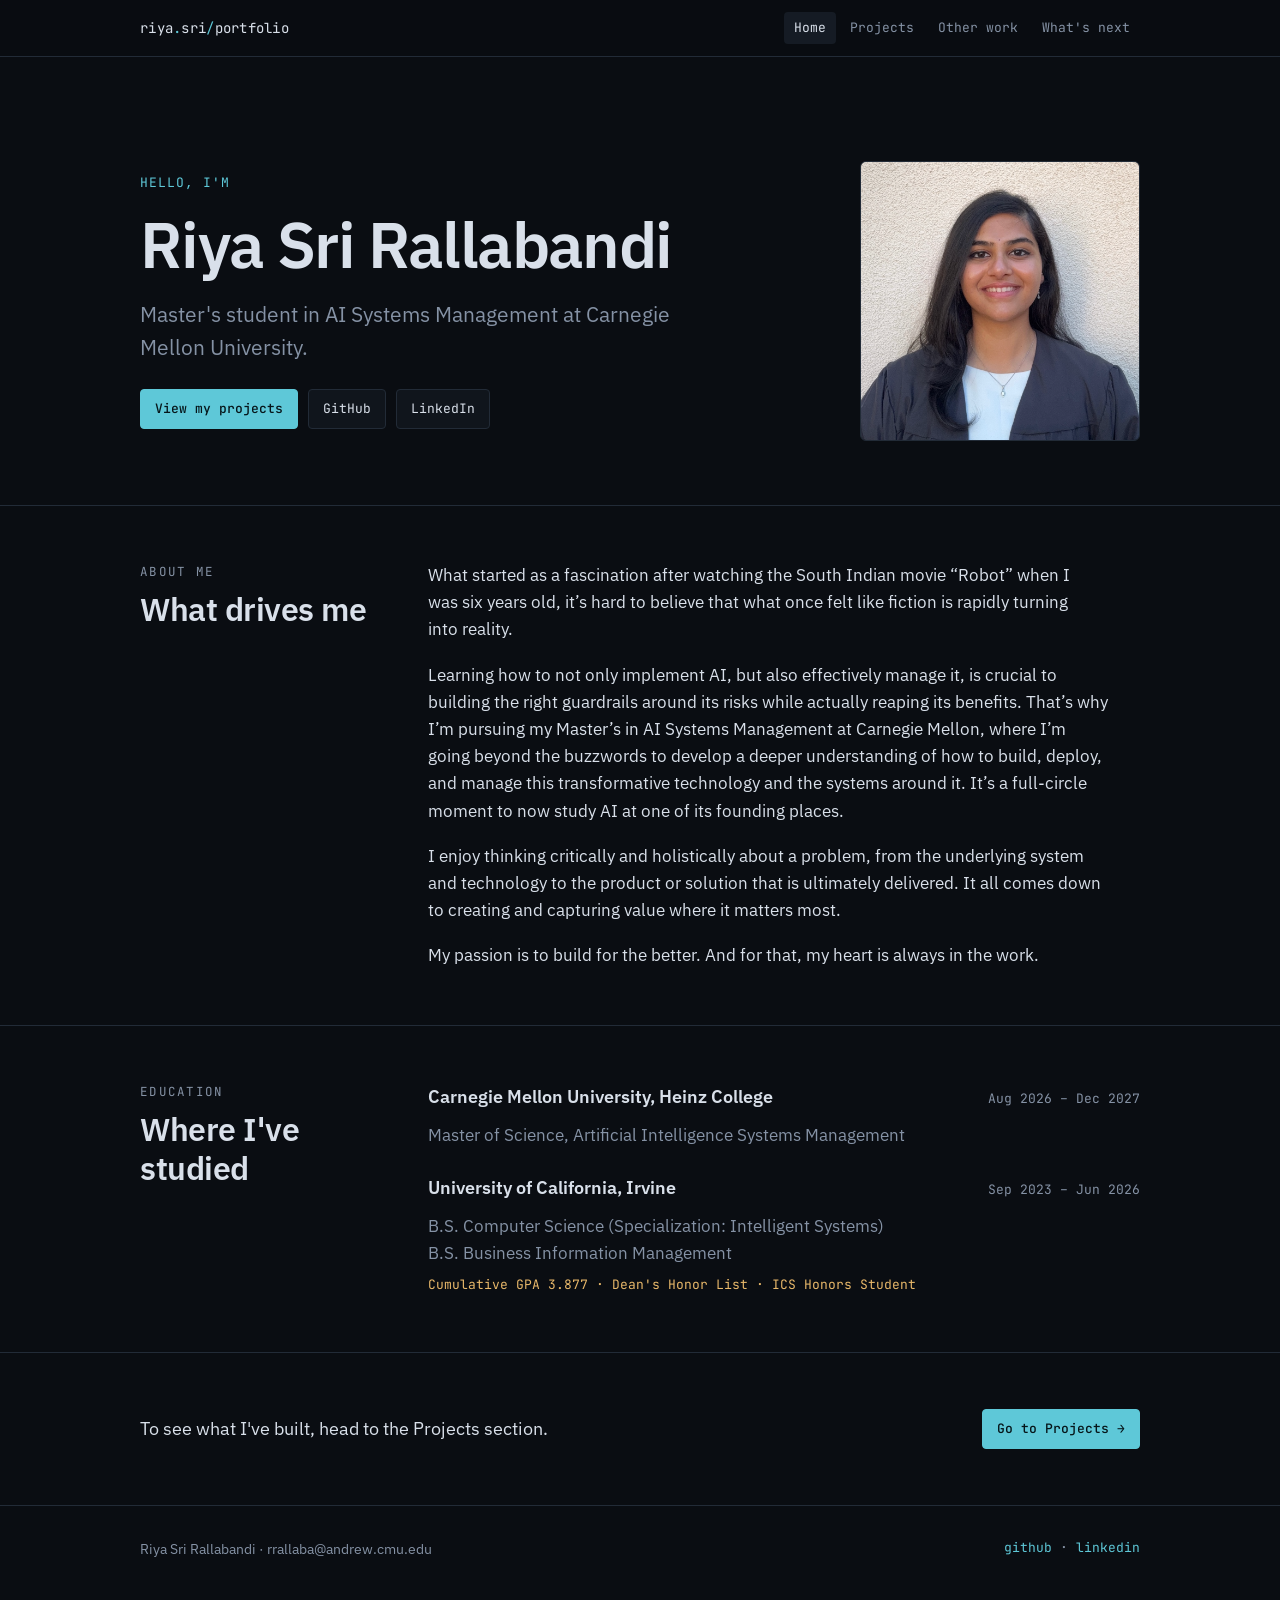
==== index.html @ 61618014 "Add files via upload" ====
<!doctype html>
<html lang="en">
<head>
<meta charset="utf-8">
<meta name="viewport" content="width=device-width, initial-scale=1">
<title>Riya Sri Rallabandi | Portfolio</title>
<meta name="description" content="Riya Sri Rallabandi: MS in AI Systems Management at Carnegie Mellon. Projects in RAG, LLM agents, and evaluation.">
<meta name="theme-color" content="#0a0d12">
<link rel="preconnect" href="https://fonts.googleapis.com">
<link rel="preconnect" href="https://fonts.gstatic.com" crossorigin>
<link rel="stylesheet" href="https://fonts.googleapis.com/css2?family=IBM+Plex+Sans:wght@400;500;600&family=JetBrains+Mono:wght@400;500&display=swap">
<link rel="stylesheet" href="assets/style.css">
</head>
<body>

<header class="bar">
  <div class="wrap">
    <a class="brand" href="index.html">riya<span>.</span>sri<span>/</span>portfolio</a>
    <nav class="nav" aria-label="Main">
      <a href="index.html" aria-current="page">Home</a>
      <a href="projects.html">Projects</a>
      <a href="other-work.html">Other work</a>
      <a href="whats-next.html">What's next</a>
    </nav>
  </div>
</header>

<main>

  <!-- ===== INTRO: edit the name, tagline, or photo here ===== -->
  <div class="wrap hero intro">
    <div class="intro-text">
      <p class="eyebrow">Hello, I'm</p>
      <h1>Riya Sri Rallabandi</h1>
      <p class="lede">Master's student in AI Systems Management at Carnegie Mellon University.</p>
      <div class="links">
        <a class="btn primary" href="projects.html">View my projects</a>
        <a class="btn" href="https://github.com/RiyaSriRallabandi" target="_blank" rel="noopener">GitHub</a>
        <a class="btn" href="https://www.linkedin.com/in/riya-sri-rallabandi" target="_blank" rel="noopener">LinkedIn</a>
      </div>
    </div>
    <!-- Photo: save your picture as assets/riya.jpg (square-ish works best). Until then, initials show. -->
    <div class="photo">
      <span class="initials" aria-hidden="true">RR</span>
      <img src="assets/riya.jpg" alt="Portrait of Riya Sri Rallabandi" onerror="this.remove()">
    </div>
  </div>

  <!-- ===== ABOUT: your interests text. Each <p> is one paragraph. ===== -->
  <section>
    <div class="wrap two-col">
      <div>
        <p class="label">About me</p>
        <h2>What drives me</h2>
      </div>
      <div class="prose">
        <p>What started as a fascination after watching the South Indian movie “Robot” when I was six years old, it’s hard to believe that what once felt like fiction is rapidly turning into reality.</p>
        <p>Learning how to not only implement AI, but also effectively manage it, is crucial to building the right guardrails around its risks while actually reaping its benefits. That’s why I’m pursuing my Master’s in AI Systems Management at Carnegie Mellon, where I’m going beyond the buzzwords to develop a deeper understanding of how to build, deploy, and manage this transformative technology and the systems around it. It’s a full-circle moment to now study AI at one of its founding places.</p>
        <p>I enjoy thinking critically and holistically about a problem, from the underlying system and technology to the product or solution that is ultimately delivered. It all comes down to creating and capturing value where it matters most.</p>
        <p>My passion is to build for the better. And for that, my heart is always in the work.</p>
      </div>
    </div>
  </section>

  <!-- ===== EDUCATION: add or edit entries. Each .edu block is one school. ===== -->
  <section>
    <div class="wrap two-col">
      <div>
        <p class="label">Education</p>
        <h2>Where I've studied</h2>
      </div>
      <div class="edu-list">
        <div class="edu">
          <div class="edu-head"><h3>Carnegie Mellon University, Heinz College</h3><span class="dates">Aug 2026 – Dec 2027</span></div>
          <p>Master of Science, Artificial Intelligence Systems Management</p>
        </div>
        <div class="edu">
          <div class="edu-head"><h3>University of California, Irvine</h3><span class="dates">Sep 2023 – Jun 2026</span></div>
          <p>B.S. Computer Science (Specialization: Intelligent Systems)<br>B.S. Business Information Management</p>
          <p class="meta">Cumulative GPA 3.877 · Dean's Honor List · ICS Honors Student</p>
        </div>
      </div>
    </div>
  </section>

  <!-- ===== POINTER TO PROJECTS: edit the sentence here ===== -->
  <section>
    <div class="wrap pointer">
      <p>To see what I've built, head to the Projects section.</p>
      <a class="btn primary" href="projects.html">Go to Projects →</a>
    </div>
  </section>

</main>

<footer>
  <div class="wrap">
    <span>Riya Sri Rallabandi · rrallaba@andrew.cmu.edu</span>
    <span class="mono"><a href="https://github.com/RiyaSriRallabandi" target="_blank" rel="noopener">github</a> · <a href="https://www.linkedin.com/in/riya-sri-rallabandi" target="_blank" rel="noopener">linkedin</a></span>
  </div>
</footer>

</body>
</html>
---- assets/style.css ----
/* Layout concept: one dark, instrument-panel style site. A narrow top bar, a left-aligned hero,
   and project "readouts" that lead with the measured number. Mono is used for data and labels only. */
:root {
  --bg: #0a0d12;
  --surface: #10151c;
  --surface-2: #151b24;
  --line: #222b37;
  --text: #d9e0ea;
  --muted: #8592a5;
  --accent: #5ec8d8;
  --accent-dim: #1b3a42;
  --signal: #e8b86a;
  --font-body: "IBM Plex Sans", system-ui, -apple-system, "Segoe UI", sans-serif;
  --font-mono: "JetBrains Mono", ui-monospace, "SF Mono", Menlo, Consolas, monospace;
  color-scheme: dark;
}

* { box-sizing: border-box; }
html { scroll-behavior: smooth; }
body {
  margin: 0;
  background: var(--bg);
  color: var(--text);
  font-family: var(--font-body);
  font-size: 17px;
  line-height: 1.6;
  -webkit-font-smoothing: antialiased;
}
a { color: var(--accent); text-decoration: none; }
a:hover { text-decoration: underline; text-underline-offset: 3px; }
:focus-visible { outline: 2px solid var(--accent); outline-offset: 3px; border-radius: 2px; }
::selection { background: var(--accent-dim); color: #fff; }

.wrap {
  width: 100%;
  max-width: 1040px;
  margin-inline: auto;
  padding-inline: max(20px, env(safe-area-inset-left, 0px));
}

/* Top bar */
.bar {
  position: sticky; top: 0; z-index: 20;
  background: rgb(10 13 18 / 0.88);
  backdrop-filter: blur(10px);
  border-bottom: 1px solid var(--line);
}
.bar .wrap { display: flex; align-items: center; justify-content: space-between; gap: 16px; min-height: 56px; flex-wrap: wrap; }
.brand { font-family: var(--font-mono); font-size: 14px; color: var(--text); letter-spacing: 0.02em; }
.brand span { color: var(--accent); }
.nav { display: flex; gap: 4px; flex-wrap: wrap; }
.nav a {
  font-family: var(--font-mono); font-size: 13px; color: var(--muted);
  padding: 6px 10px; border-radius: 4px;
}
.nav a:hover, .nav a[aria-current="page"] { color: var(--text); background: var(--surface-2); text-decoration: none; }

/* Hero */
.hero { padding-block: clamp(48px, 9vw, 104px) clamp(36px, 6vw, 64px); }
.eyebrow { font-family: var(--font-mono); font-size: 13px; color: var(--accent); letter-spacing: 0.08em; text-transform: uppercase; margin: 0 0 18px; }
h1 {
  font-size: clamp(2.3rem, 6.4vw, 4rem);
  line-height: 1.04; letter-spacing: -0.025em; font-weight: 600;
  margin: 0 0 20px; text-wrap: balance;
}
.lede { font-size: clamp(1.1rem, 2.2vw, 1.3rem); color: var(--muted); max-width: 40em; margin: 0 0 28px; text-wrap: pretty; }
.lede b { color: var(--text); font-weight: 500; }
.links { display: flex; flex-wrap: wrap; gap: 10px; }
.btn {
  font-family: var(--font-mono); font-size: 13px;
  display: inline-flex; align-items: center; gap: 8px;
  padding: 9px 14px; border: 1px solid var(--line); border-radius: 4px;
  color: var(--text); background: var(--surface);
}
.btn:hover { border-color: var(--accent); text-decoration: none; }
.btn.primary { background: var(--accent); border-color: var(--accent); color: #06161a; font-weight: 500; }
.btn.primary:hover { filter: brightness(1.08); }

/* Draft marker for content still to be supplied */
.draft {
  border: 1px dashed #4a4130; background: rgb(232 184 106 / 0.06);
  color: var(--signal); font-family: var(--font-mono); font-size: 12.5px;
  padding: 10px 14px; border-radius: 4px; margin: 0 0 24px; max-width: 46em;
}

/* Sections */
section { padding-block: clamp(32px, 5vw, 56px); border-top: 1px solid var(--line); }
.label { font-family: var(--font-mono); font-size: 12.5px; color: var(--muted); letter-spacing: 0.1em; text-transform: uppercase; margin: 0 0 8px; }
h2 { font-size: clamp(1.5rem, 3.4vw, 2rem); letter-spacing: -0.015em; line-height: 1.2; font-weight: 600; margin: 0 0 28px; text-wrap: balance; }
h3 { font-size: 1.15rem; font-weight: 600; margin: 0 0 6px; }

/* Principles */
.principles { display: grid; grid-template-columns: repeat(3, minmax(0, 1fr)); gap: 28px; }
.principles p { margin: 0; color: var(--muted); font-size: 15.5px; }
.principles h3 { color: var(--text); }
.principles .tag { font-family: var(--font-mono); font-size: 12px; color: var(--accent); display: block; margin-bottom: 8px; }

/* Project cards */
.projects { display: grid; grid-template-columns: repeat(2, minmax(0, 1fr)); gap: 16px; }
.card {
  display: flex; flex-direction: column; gap: 16px; min-width: 0;
  background: var(--surface); border: 1px solid var(--line); border-radius: 6px;
  padding: 22px; color: var(--text);
  transition: border-color 0.15s, transform 0.15s;
}
.card:hover { border-color: var(--accent); text-decoration: none; transform: translateY(-2px); }
.card .kind { font-family: var(--font-mono); font-size: 12px; color: var(--muted); letter-spacing: 0.06em; text-transform: uppercase; }
.card h3 { font-size: 1.35rem; margin: 0; }
.card p { margin: 0; color: var(--muted); font-size: 15.5px; }
.readout { display: flex; align-items: baseline; gap: 12px; padding-block: 12px; border-block: 1px solid var(--line); }
.readout .num { font-family: var(--font-mono); font-size: 1.9rem; font-weight: 500; color: var(--signal); font-variant-numeric: tabular-nums; line-height: 1; }
.readout .cap { font-size: 13.5px; color: var(--muted); line-height: 1.35; }
.stack { display: flex; flex-wrap: wrap; gap: 6px; margin-top: auto; }
.chip { font-family: var(--font-mono); font-size: 11.5px; color: var(--muted); border: 1px solid var(--line); border-radius: 3px; padding: 2px 7px; }
.go { font-family: var(--font-mono); font-size: 13px; color: var(--accent); }

/* Secondary rows */
.rows { display: grid; gap: 12px; }
.row {
  display: flex; justify-content: space-between; gap: 16px; align-items: center; flex-wrap: wrap;
  padding: 16px 20px; border: 1px solid var(--line); border-radius: 6px; background: var(--surface); color: var(--text);
}
.row:hover { border-color: var(--accent); text-decoration: none; }
.row p { margin: 0; color: var(--muted); font-size: 15px; }

/* Project / stub pages */
.crumb { font-family: var(--font-mono); font-size: 13px; color: var(--muted); margin: 0 0 16px; }
.outline { list-style: none; padding: 0; margin: 0; display: grid; gap: 10px; counter-reset: s; }
.outline li { padding: 14px 18px; border: 1px solid var(--line); border-radius: 6px; background: var(--surface); }
.outline li b { display: block; font-weight: 500; }
.outline li span { color: var(--muted); font-size: 15px; }

footer { border-top: 1px solid var(--line); padding-block: 32px 48px; color: var(--muted); font-size: 14px; }
footer .wrap { display: flex; flex-wrap: wrap; gap: 12px 24px; justify-content: space-between; }
footer .mono { font-family: var(--font-mono); font-size: 13px; }

@media (max-width: 760px) {
  .principles, .projects { grid-template-columns: 1fr; }
  body { font-size: 16px; }
}
@media (prefers-reduced-motion: reduce) {
  html { scroll-behavior: auto; }
  .card { transition: none; }
  .card:hover { transform: none; }
}

/* Home: intro, photo, two-column text sections */
.intro { display: grid; grid-template-columns: minmax(0, 1fr) 280px; gap: 48px; align-items: center; }
.intro .lede { margin-bottom: 24px; }
.photo {
  position: relative; width: 100%; max-width: 280px; aspect-ratio: 1 / 1; justify-self: end;
  border: 1px solid var(--line); border-radius: 6px; overflow: hidden; background: var(--surface-2);
}
.photo img { position: absolute; inset: 0; width: 100%; height: 100%; object-fit: cover; }
.photo .initials {
  position: absolute; inset: 0; display: grid; place-items: center;
  font-family: var(--font-mono); font-size: 3.2rem; color: var(--accent-dim);
}
.two-col { display: grid; grid-template-columns: 240px minmax(0, 1fr); gap: 48px; }
.two-col h2 { margin-bottom: 0; }
.prose p { margin: 0 0 18px; max-width: 40em; text-wrap: pretty; }
.prose p:last-child { margin-bottom: 0; }
.edu-list { display: grid; gap: 24px; }
.edu-head { display: flex; justify-content: space-between; gap: 8px 16px; flex-wrap: wrap; align-items: baseline; }
.edu .dates { font-family: var(--font-mono); font-size: 13px; color: var(--muted); }
.edu p { margin: 4px 0 0; color: var(--muted); }
.edu .meta { font-family: var(--font-mono); font-size: 13px; color: var(--signal); margin-top: 8px; }
.pointer { display: flex; align-items: center; justify-content: space-between; gap: 16px; flex-wrap: wrap; }
.pointer p { margin: 0; font-size: 1.15rem; }

@media (max-width: 760px) {
  .intro { grid-template-columns: 1fr; gap: 28px; }
  .photo { justify-self: start; max-width: 200px; order: -1; }
  .two-col { grid-template-columns: 1fr; gap: 16px; }
}
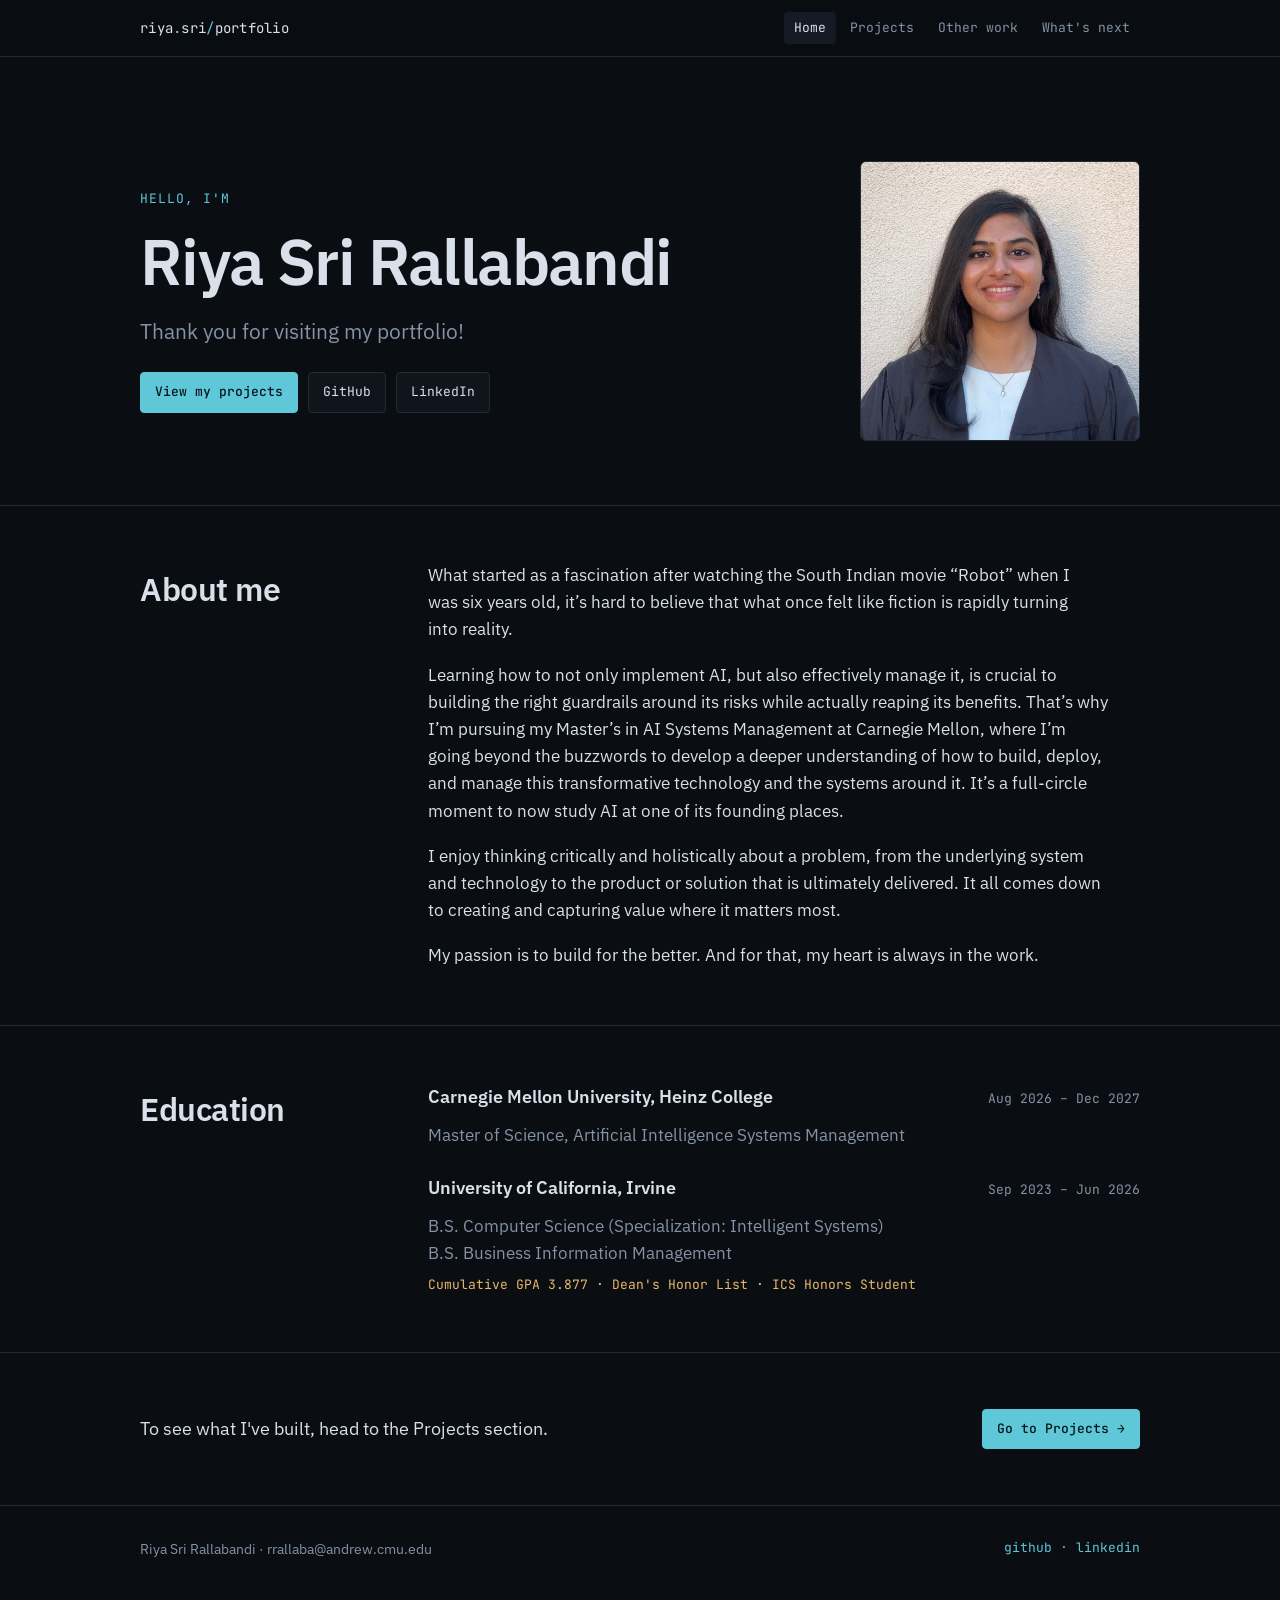
==== commit c48b0f27: "Add CardTerms project page" ====
--- a/index.html
+++ b/index.html
@@ -32,7 +32,7 @@
     <div class="intro-text">
       <p class="eyebrow">Hello, I'm</p>
       <h1>Riya Sri Rallabandi</h1>
-      <p class="lede">Master's student in AI Systems Management at Carnegie Mellon University.</p>
+      <p class="lede">Thank you for visiting my portfolio!</p>
       <div class="links">
         <a class="btn primary" href="projects.html">View my projects</a>
         <a class="btn" href="https://github.com/RiyaSriRallabandi" target="_blank" rel="noopener">GitHub</a>
@@ -50,8 +50,8 @@
   <section>
     <div class="wrap two-col">
       <div>
-        <p class="label">About me</p>
-        <h2>What drives me</h2>
+        <p class="label"></p>
+        <h2>About me</h2>
       </div>
       <div class="prose">
         <p>What started as a fascination after watching the South Indian movie “Robot” when I was six years old, it’s hard to believe that what once felt like fiction is rapidly turning into reality.</p>
@@ -66,8 +66,8 @@
   <section>
     <div class="wrap two-col">
       <div>
-        <p class="label">Education</p>
-        <h2>Where I've studied</h2>
+        <p class="label"></p>
+        <h2>Education</h2>
       </div>
       <div class="edu-list">
         <div class="edu">
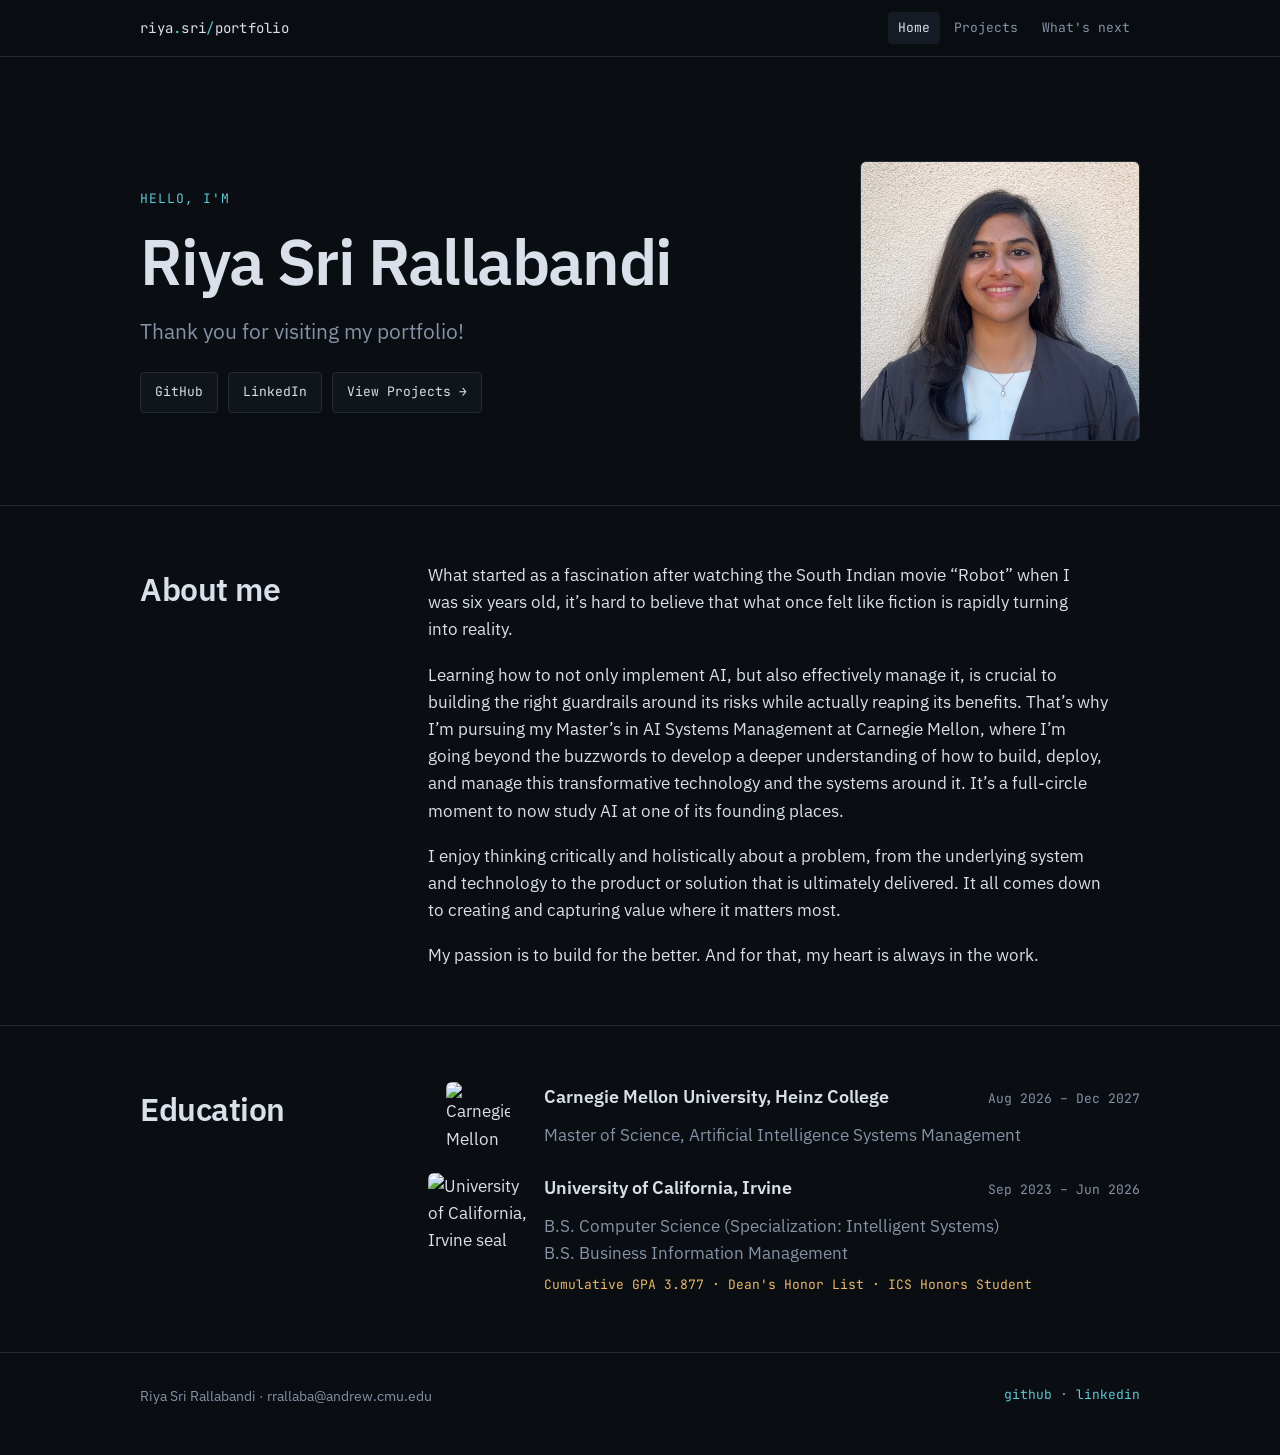
==== commit 7e80a97e: "Add Future Projects page" ====
--- a/index.html
+++ b/index.html
@@ -19,7 +19,6 @@
     <nav class="nav" aria-label="Main">
       <a href="index.html" aria-current="page">Home</a>
       <a href="projects.html">Projects</a>
-      <a href="other-work.html">Other work</a>
       <a href="whats-next.html">What's next</a>
     </nav>
   </div>
@@ -34,9 +33,9 @@
       <h1>Riya Sri Rallabandi</h1>
       <p class="lede">Thank you for visiting my portfolio!</p>
       <div class="links">
-        <a class="btn primary" href="projects.html">View my projects</a>
         <a class="btn" href="https://github.com/RiyaSriRallabandi" target="_blank" rel="noopener">GitHub</a>
         <a class="btn" href="https://www.linkedin.com/in/riya-sri-rallabandi" target="_blank" rel="noopener">LinkedIn</a>
+        <a class="btn" href="projects.html">View Projects →</a>
       </div>
     </div>
     <!-- Photo: save your picture as assets/riya.jpg (square-ish works best). Until then, initials show. -->
@@ -70,24 +69,22 @@
         <h2>Education</h2>
       </div>
       <div class="edu-list">
-        <div class="edu">
-          <div class="edu-head"><h3>Carnegie Mellon University, Heinz College</h3><span class="dates">Aug 2026 – Dec 2027</span></div>
-          <p>Master of Science, Artificial Intelligence Systems Management</p>
+                <div class="edu">
+          <img class="edu-logo" src="assets/img/logos/cmu.png" alt="Carnegie Mellon University logo" width="48" height="48">
+          <div class="edu-text">
+            <div class="edu-head"><h3>Carnegie Mellon University, Heinz College</h3><span class="dates">Aug 2026 – Dec 2027</span></div>
+            <p>Master of Science, Artificial Intelligence Systems Management</p>
+          </div>
         </div>
         <div class="edu">
-          <div class="edu-head"><h3>University of California, Irvine</h3><span class="dates">Sep 2023 – Jun 2026</span></div>
-          <p>B.S. Computer Science (Specialization: Intelligent Systems)<br>B.S. Business Information Management</p>
-          <p class="meta">Cumulative GPA 3.877 · Dean's Honor List · ICS Honors Student</p>
+          <img class="edu-logo uci" src="assets/img/logos/uci.png" alt="University of California, Irvine seal" width="64" height="64">
+          <div class="edu-text">
+            <div class="edu-head"><h3>University of California, Irvine</h3><span class="dates">Sep 2023 – Jun 2026</span></div>
+            <p>B.S. Computer Science (Specialization: Intelligent Systems)<br>B.S. Business Information Management</p>
+            <p class="meta">Cumulative GPA 3.877 · Dean's Honor List · ICS Honors Student</p>
+          </div>
         </div>
       </div>
-    </div>
-  </section>
-
-  <!-- ===== POINTER TO PROJECTS: edit the sentence here ===== -->
-  <section>
-    <div class="wrap pointer">
-      <p>To see what I've built, head to the Projects section.</p>
-      <a class="btn primary" href="projects.html">Go to Projects →</a>
     </div>
   </section>
 
--- a/assets/style.css
+++ b/assets/style.css
@@ -173,3 +173,15 @@
   .photo { justify-self: start; max-width: 200px; order: -1; }
   .two-col { grid-template-columns: 1fr; gap: 16px; }
 }
+
+/* Education entries: a fixed logo column keeps both text blocks aligned */
+.edu { display: grid; grid-template-columns: 100px minmax(0, 1fr); gap: 16px; align-items: start; }
+.edu-logo { width: 64px; height: 64px; justify-self: center; border-radius: 6px; object-fit: contain; }
+.edu-logo.uci { width: 100px; height: 100px; }
+.edu-text { min-width: 0; }
+
+@media (max-width: 760px) {
+  .edu { grid-template-columns: 72px minmax(0, 1fr); }
+  .edu-logo { width: 48px; height: 48px; }
+  .edu-logo.uci { width: 72px; height: 72px; }
+}
